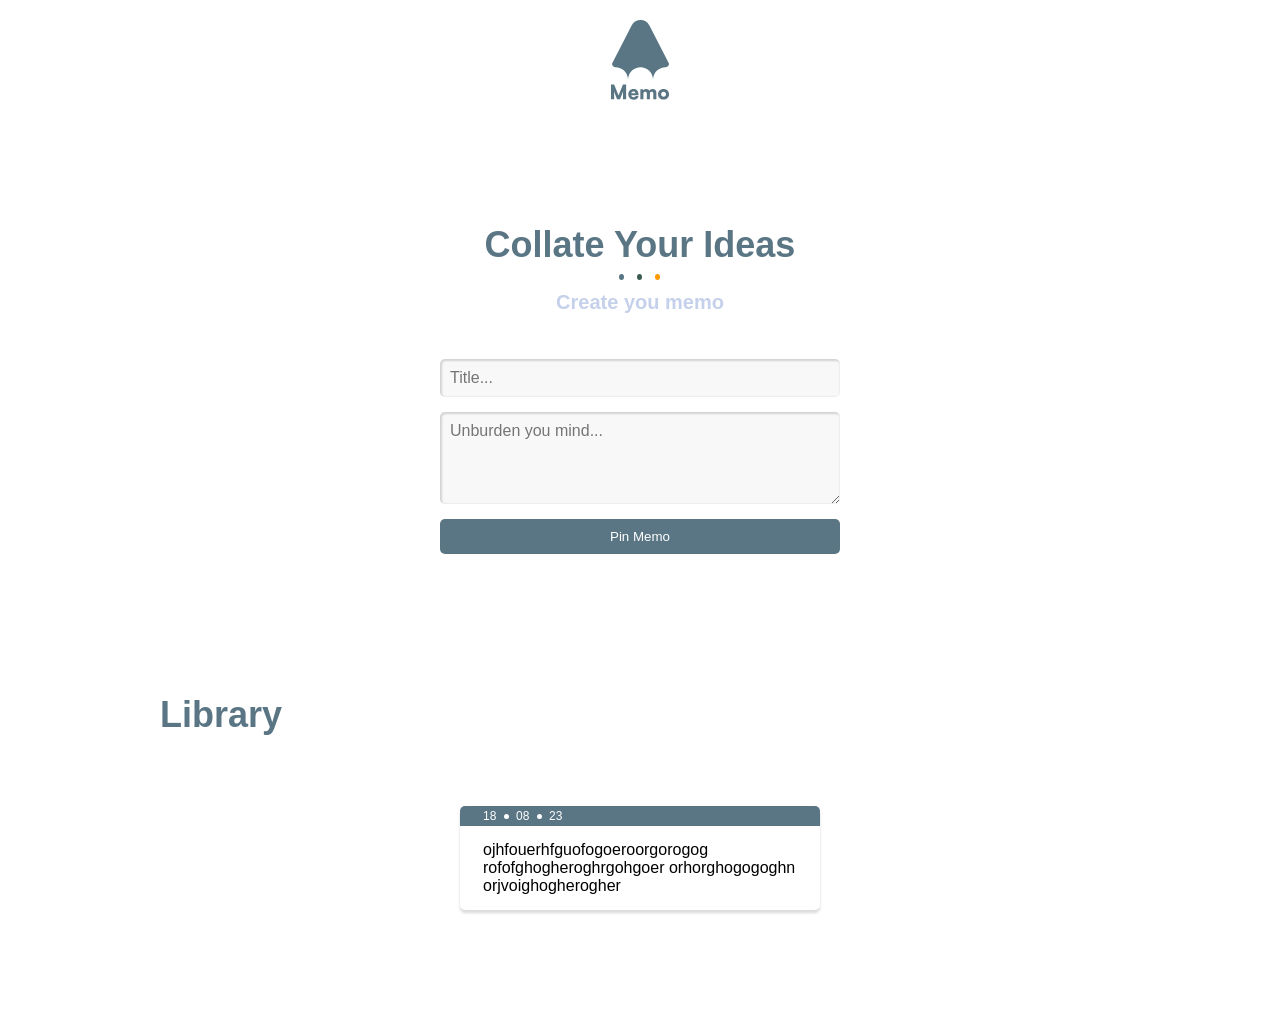
==== Index.html @ 367eaa9d "finilized pinMemo to insert memo cards in the library" ====
<!DOCTYPE html>
<html lang="en">
  <head>
    <meta charset="UTF-8" />
    <meta name="viewport" content="width=device-width, initial-scale=1.0" />
    <meta http-equiv="X-UA-Compatible" content="ie=edge" />
    <link
      href="https://api.fontshare.com/v2/css?f[]=satoshi@900,500,400&display=swap"
      rel="stylesheet"
    />
    <link rel="stylesheet" href="styles.css" />
    <title>Memo</title>
  </head>
  <body>
    <header><a href="#"><img src="Assets/Memo Logo.svg" alt="Logo" class="logo" /></a></header>
    <main class="memo-input-sec">
      <section class="headings">
        <h1 class="heading-1">Collate Your Ideas</h1>
        <img src="Assets/Elipses.svg" alt="" />
        <h2 class="heading-2">Create you memo</h2>
      </section>
      <section class="memo-pad-container">
        <form class="memo-pad" id="memo-form" onsubmit="pinMemo(event)">
          <input
            type="text"
            name="title"
            id="title"
            class="memo-title memo-input text-input"
            placeholder="Title..."
            maxlength="40"
          />
          <textarea
            name="body"
            id="body"
            cols="30"
            rows="4"
            height="50px"
            maxlength="300"
            class="memo-body memo-input text-input"
            placeholder="Unburden you mind..."
          ></textarea>
          <input
            id="submitBtn"
            type="submit"
            onclick=""
            value="Pin Memo"
            class="memo-input pin-btn"
          />
        </form>
      </section>
    </main>
    <div class="memo-library">
      <h2 class="heading-1">Library</h2>
      <ul id="memo-library-container" class="memo-library-container">
        <li class="memo-card">
          <header class="card-header">
            <span class="date">18 <div class="bullet"></div> 08 <div class="bullet"></div> 23</span>
            <span class="title"></span>
          </header>
          <div class="card-body-container">
            <p class="card-body">
              ojhfouerhfguofogoeroorgorogog rofofghogheroghrgohgoer
              orhorghogogoghn orjvoighogherogher
            </p>
          </div>
        </li>
        </li>
      </ul>
    </div>
  </body>
  <script>
    function pinMemo(pin) {
      pin.preventDefault();

      function getDate(){
        const mm = new Date()
        .toLocaleDateString("en-GB", { month: "2-digit" })
        .toString().slice(0, 2);
        const dd = new Date().toLocaleDateString("en-GB", { day: "2-digit" });
        const yy = new Date().getFullYear().toString().substr(-2);

        let memoDate = `${dd} <div class="bullet"></div> ${mm} <div class="bullet"></div> ${yy}`
        
        return memoDate
      }

      const date = getDate()
      const title = document.forms["memo-form"]["title"];
      const body = document.getElementById("body");
      const memoCard = 
       `<li class="memo-card">
          <header class="card-header">
            <span class="date">${date}</span><span class="title">${title.value}<span>
          </header>
          <div class="card-body-container">
           <p class="card-body">${body.value}</p>
          </div>
        </li>`;

      let ul = document.getElementById("memo-library-container");
      ul.insertAdjacentHTML("afterbegin", memoCard);

    }
  </script>
</html>
---- styles.css ----
/* ------ Root ------ */
:root {
  --clr-main: #5a7684;
  --clr-secondary: #c5d1eb;
  --clr-accent: #ff9900;
  --clr-text: #000000;
  --clr-bg: white;

  --ff-main: satoshi, sans-serif;

  --ff-head: var(--ff-main);
  --ff-body: var(--ff-main);

  --fw-body: 400;
  --fw-head: 900;
  --fw-sub: 500;

  --fs-120: 0.75rem;
  --fs-140: 0.875rem;
  --fs-160: 1rem;
  --fs-200: 1.25rem;
  --fs-360: 2.25rem;
}

/* ------- Reset ------- */
html {
  box-sizing: border-box;
  font-size: 16px;
}

*,
*:before,
*:after {
  box-sizing: inherit;
}

body,
h1,
h2,
h3,
h4,
h5,
h6,
p,
ol,
ul {
  margin: 0;
  padding: 0;
  font-family: var(--ff-main);
  font-weight: normal;
}

ol,
ul {
  list-style: none;
}

img {
  max-width: 100%;
  height: auto;
}

a {
  text-decoration: none;
  color: rgb(27, 27, 27);
}

/* ------ logo ------   */

header {
  text-align: center;
  width: 100%;
  padding: 20px;
  margin-bottom: 100px;
}

main {
  width: 100%;
  text-align: center;
  display: flex;
  flex-direction: column;
  gap: 30px;
}

.heading-1 {
  font-size: var(--fs-360);
  font-weight: var(--fw-head);
  color: var(--clr-main);
}

.heading-2 {
  font-size: var(--fs-200);
  font-weight: var(--fw-head);
  color: var(--clr-secondary);
  margin-top: 7px;
}

.memo-input-sec {
  align-items: center;
}

.memo-pad-container {
  width: min(400px, 70%);
}

form {
  width: 100%;
  margin-bottom: 40px;
}

.memo-input {
  width: 100%;
  margin: 15px 0;
  display: block;
  border: none;
  border-radius: 5px;
}

.text-input {
  background-color: rgb(248, 248, 248);
  box-shadow: 1px 1px 2px 1px rgba(0, 0, 0, 0.15) inset;
  font-size: var(--fs-body);
  font-family: var(--ff-body);
  padding: 10px;
}

textarea {
  height: max-content;
  min-height: 30px;
}

input[type="submit"] {
  background-color: var(--clr-main);
  height: 35px;
  font-weight: var(--fw-sub);
  color: var(--clr-bg);
}

input[type="submit"]:hover {
  background-color: var(--clr-secondary);
}

input[type="submit"]:active {
  background-color: var(--clr-accent);
}

.memo-library {
  margin: 100px auto;
  width: min(1220px, 75%);
  display: flex;
  flex-direction: column;
}

.memo-library-container {
  display: flex;
  flex-direction: row;
  flex-wrap: wrap;
  flex-grow: inherit;
  gap: 70px;
  margin-top: 70px;
  justify-content: center;
}

.memo-card {
  height: max-content;
  max-width: 360px;
  border-radius: 5px;
  overflow: hidden;
  box-shadow: 0px 3px 3px 0px rgba(0, 0, 0, 0.15);
}

.card-header {
  width: 100%;
  padding: 3px 23px;
  display: flex;
  align-items: center;
  justify-content: space-between;
  margin: 0;
  gap: 23px;
  background-color: var(--clr-main);
  color: var(--clr-bg);
  font-weight: var(--fw-sub);
  font-size: var(--fs-120);
}

.title {
  max-height: 16px;
  overflow: hidden;
  white-space: nowrap;
  text-overflow: ellipsis;
  width:200px;
}

.bullet{
  display: inline-block;
  width: 5px;
  height: 5px;
  margin: 0 4px;
  vertical-align: 10%;
  background-color: var(--clr-bg);
  border-radius: 50px;
}

.card-body-container {
  padding: 15px 23px;
}
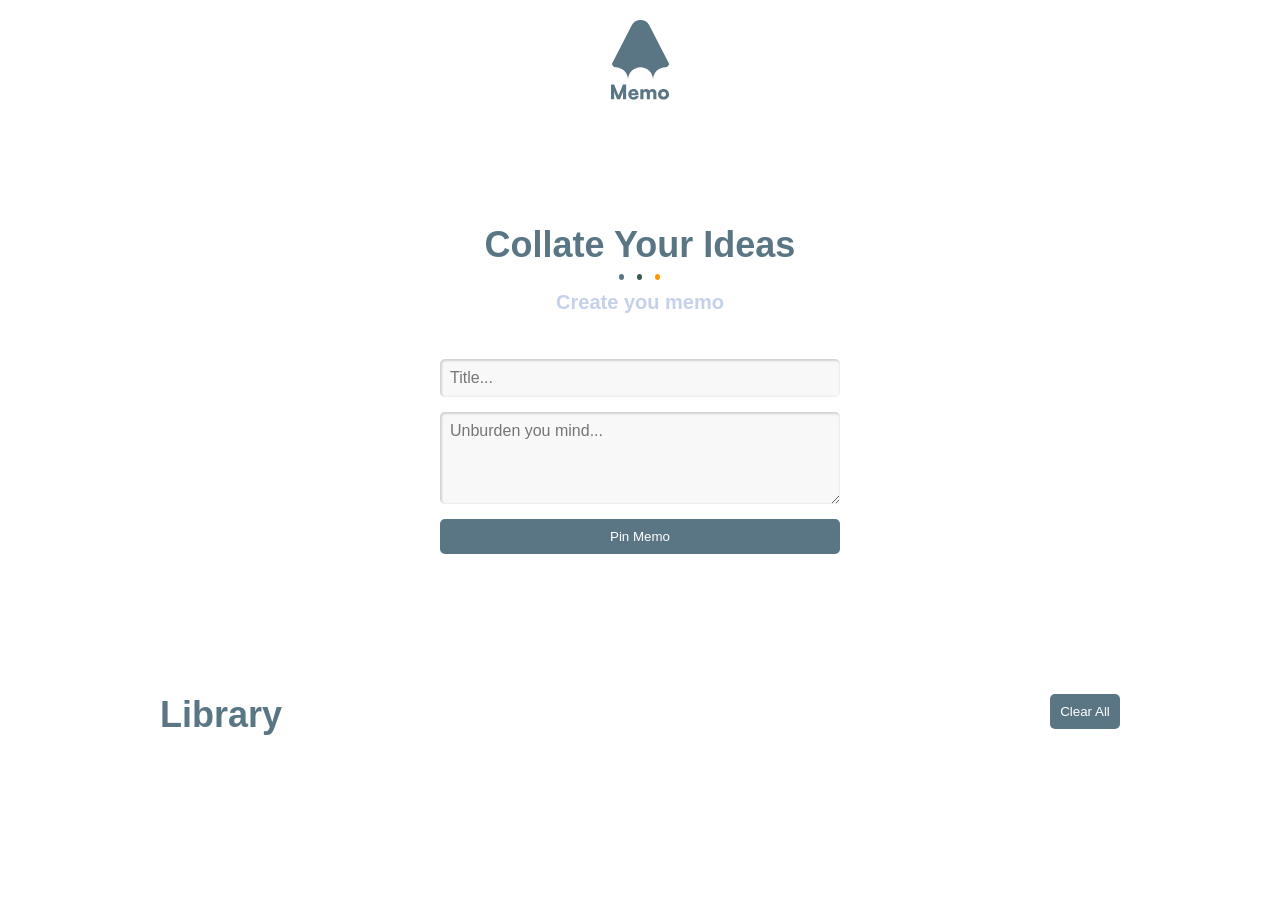
==== commit 01d178ea: "added a function to clear stored memos - 1 active issue when retrieving memos still" ====
--- a/Index.html
+++ b/Index.html
@@ -22,6 +22,7 @@
       <section class="memo-pad-container">
         <form class="memo-pad" id="memo-form" onsubmit="pinMemo(event)">
           <input
+            required
             type="text"
             name="title"
             id="title"
@@ -30,6 +31,7 @@
             maxlength="40"
           />
           <textarea
+            required
             name="body"
             id="body"
             cols="30"
@@ -50,56 +52,13 @@
       </section>
     </main>
     <div class="memo-library">
-      <h2 class="heading-1">Library</h2>
+      <div class="library-header">
+        <h2 class="heading-1">Library</h2>
+        <button id="clearBtn">Clear All</button>
+      </div>
       <ul id="memo-library-container" class="memo-library-container">
-        <li class="memo-card">
-          <header class="card-header">
-            <span class="date">18 <div class="bullet"></div> 08 <div class="bullet"></div> 23</span>
-            <span class="title"></span>
-          </header>
-          <div class="card-body-container">
-            <p class="card-body">
-              ojhfouerhfguofogoeroorgorogog rofofghogheroghrgohgoer
-              orhorghogogoghn orjvoighogherogher
-            </p>
-          </div>
-        </li>
-        </li>
       </ul>
     </div>
   </body>
-  <script>
-    function pinMemo(pin) {
-      pin.preventDefault();
-
-      function getDate(){
-        const mm = new Date()
-        .toLocaleDateString("en-GB", { month: "2-digit" })
-        .toString().slice(0, 2);
-        const dd = new Date().toLocaleDateString("en-GB", { day: "2-digit" });
-        const yy = new Date().getFullYear().toString().substr(-2);
-
-        let memoDate = `${dd} <div class="bullet"></div> ${mm} <div class="bullet"></div> ${yy}`
-        
-        return memoDate
-      }
-
-      const date = getDate()
-      const title = document.forms["memo-form"]["title"];
-      const body = document.getElementById("body");
-      const memoCard = 
-       `<li class="memo-card">
-          <header class="card-header">
-            <span class="date">${date}</span><span class="title">${title.value}<span>
-          </header>
-          <div class="card-body-container">
-           <p class="card-body">${body.value}</p>
-          </div>
-        </li>`;
-
-      let ul = document.getElementById("memo-library-container");
-      ul.insertAdjacentHTML("afterbegin", memoCard);
-
-    }
-  </script>
+  <script src="script.js"></script>
 </html>
--- a/styles.css
+++ b/styles.css
@@ -129,18 +129,19 @@
   min-height: 30px;
 }
 
-input[type="submit"] {
+input[type="submit"], #clearBtn {
   background-color: var(--clr-main);
   height: 35px;
   font-weight: var(--fw-sub);
   color: var(--clr-bg);
 }
 
-input[type="submit"]:hover {
+input[type="submit"]:hover, #clearBtn:hover {
   background-color: var(--clr-secondary);
-}
-
-input[type="submit"]:active {
+  color: var(--clr-main);
+}
+
+input[type="submit"]:active, #clearBtn:active{
   background-color: var(--clr-accent);
 }
 
@@ -149,6 +150,19 @@
   width: min(1220px, 75%);
   display: flex;
   flex-direction: column;
+}
+
+.library-header {
+  display: flex;
+  flex-direction: row;
+  justify-content: space-between;
+  width: 100%;
+}
+
+#clearBtn {
+  width: 70px;
+  border: none;
+  border-radius: 5px;
 }
 
 .memo-library-container {
@@ -188,7 +202,7 @@
   overflow: hidden;
   white-space: nowrap;
   text-overflow: ellipsis;
-  width:200px;
+  max-width:200px;
 }
 
 .bullet{
